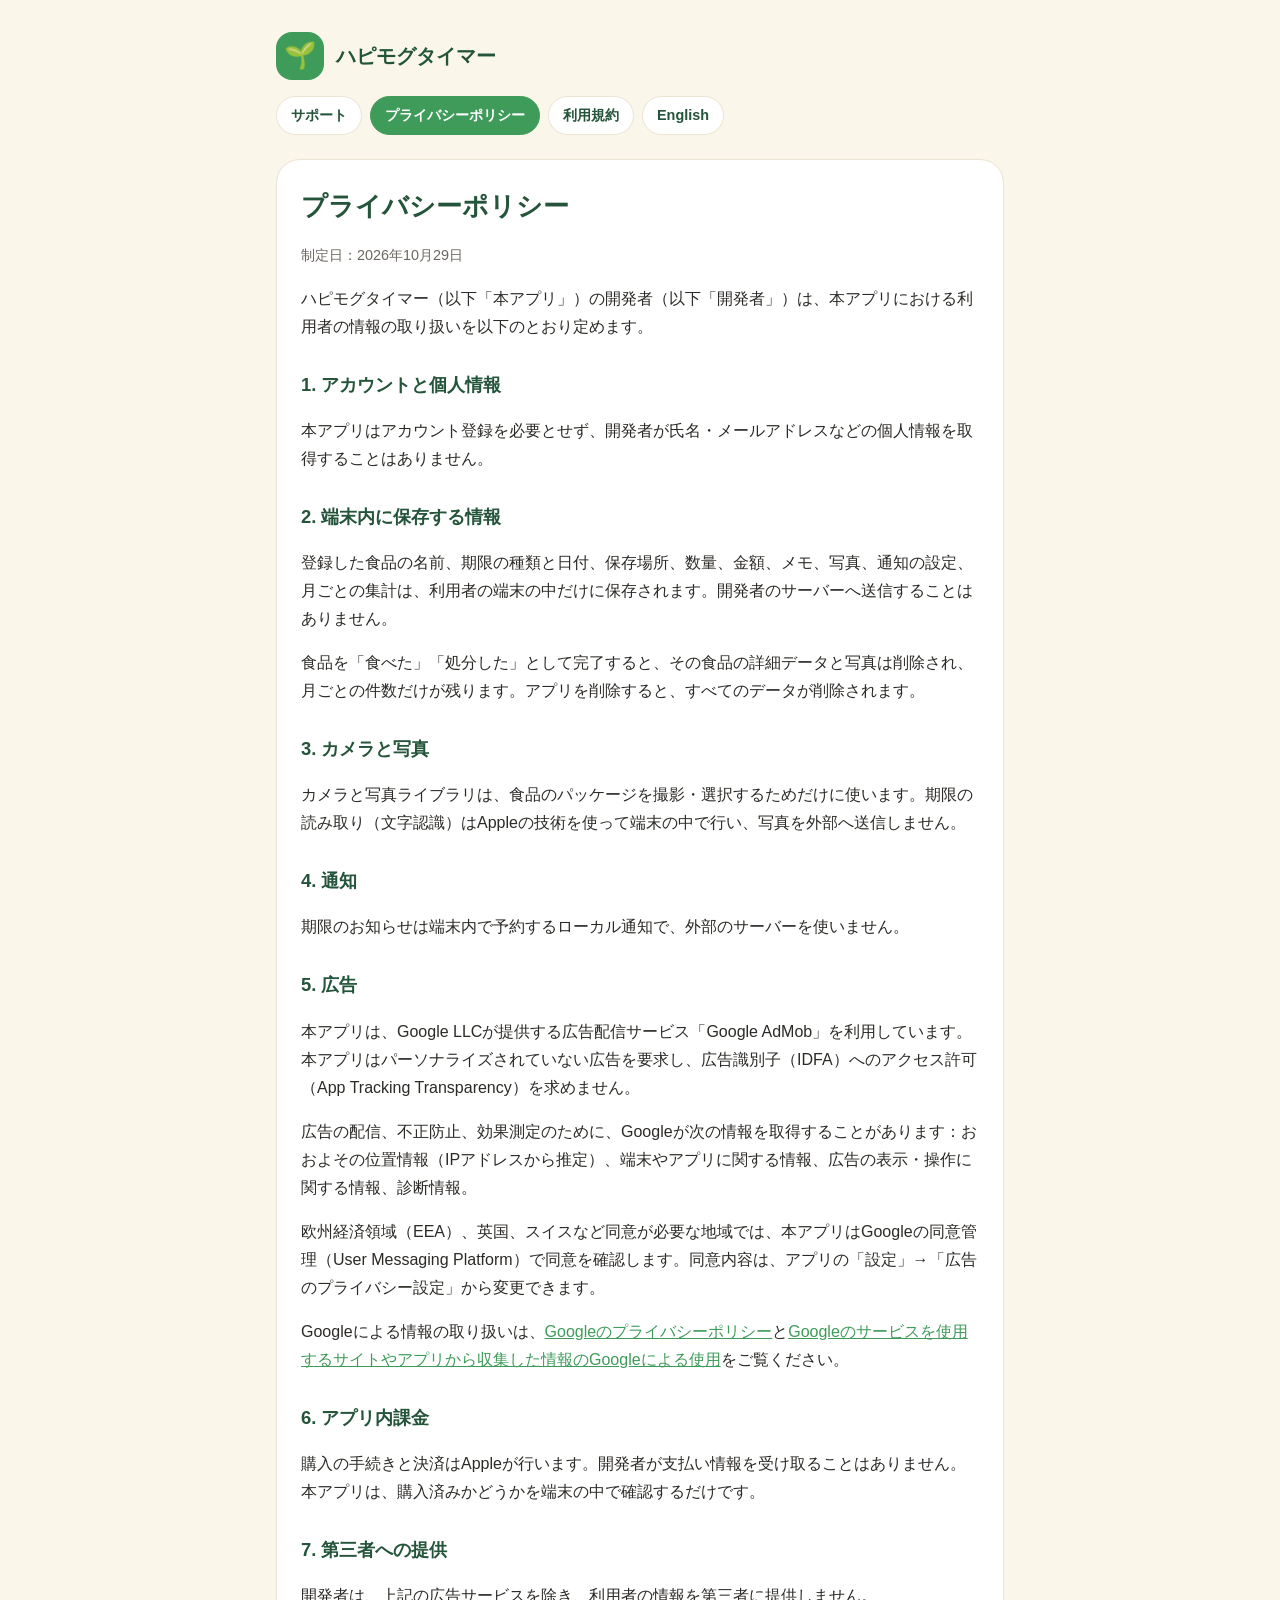
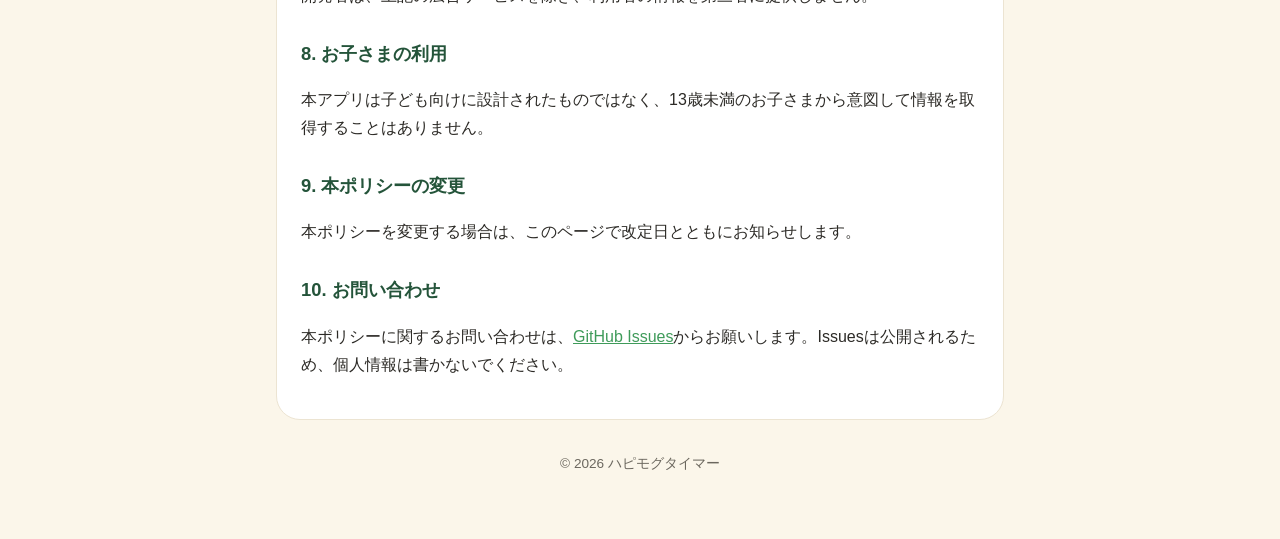
==== privacy.html @ d4c24774 "Add support, privacy policy, and terms pages (ja/en) Co-Authored-By: Claude Opus 5.5 <noreply@anthro" ====
<!doctype html>
<html lang="ja">
<head>
  <meta charset="utf-8">
  <meta name="viewport" content="width=device-width, initial-scale=1">
  <title>プライバシーポリシー | ハピモグタイマー</title>
  <link rel="stylesheet" href="style.css">
</head>
<body>
<main>
  <header>
    <div class="logo" aria-hidden="true">🌱</div>
    <div class="name">ハピモグタイマー</div>
  </header>
  <nav>
    <a href="index.html">サポート</a>
    <a href="privacy.html" aria-current="page">プライバシーポリシー</a>
    <a href="terms.html">利用規約</a>
    <a href="en/privacy.html" lang="en">English</a>
  </nav>
  <div class="card">
    <h1>プライバシーポリシー</h1>
    <p class="meta">制定日：2026年10月29日</p>
    <p>ハピモグタイマー（以下「本アプリ」）の開発者（以下「開発者」）は、本アプリにおける利用者の情報の取り扱いを以下のとおり定めます。</p>

    <h2>1. アカウントと個人情報</h2>
    <p>本アプリはアカウント登録を必要とせず、開発者が氏名・メールアドレスなどの個人情報を取得することはありません。</p>

    <h2>2. 端末内に保存する情報</h2>
    <p>登録した食品の名前、期限の種類と日付、保存場所、数量、金額、メモ、写真、通知の設定、月ごとの集計は、利用者の端末の中だけに保存されます。開発者のサーバーへ送信することはありません。</p>
    <p>食品を「食べた」「処分した」として完了すると、その食品の詳細データと写真は削除され、月ごとの件数だけが残ります。アプリを削除すると、すべてのデータが削除されます。</p>

    <h2>3. カメラと写真</h2>
    <p>カメラと写真ライブラリは、食品のパッケージを撮影・選択するためだけに使います。期限の読み取り（文字認識）はAppleの技術を使って端末の中で行い、写真を外部へ送信しません。</p>

    <h2>4. 通知</h2>
    <p>期限のお知らせは端末内で予約するローカル通知で、外部のサーバーを使いません。</p>

    <h2>5. 広告</h2>
    <p>本アプリは、Google LLCが提供する広告配信サービス「Google AdMob」を利用しています。本アプリはパーソナライズされていない広告を要求し、広告識別子（IDFA）へのアクセス許可（App Tracking Transparency）を求めません。</p>
    <p>広告の配信、不正防止、効果測定のために、Googleが次の情報を取得することがあります：おおよその位置情報（IPアドレスから推定）、端末やアプリに関する情報、広告の表示・操作に関する情報、診断情報。</p>
    <p>欧州経済領域（EEA）、英国、スイスなど同意が必要な地域では、本アプリはGoogleの同意管理（User Messaging Platform）で同意を確認します。同意内容は、アプリの「設定」→「広告のプライバシー設定」から変更できます。</p>
    <p>Googleによる情報の取り扱いは、<a href="https://policies.google.com/privacy?hl=ja">Googleのプライバシーポリシー</a>と<a href="https://policies.google.com/technologies/partner-sites?hl=ja">Googleのサービスを使用するサイトやアプリから収集した情報のGoogleによる使用</a>をご覧ください。</p>

    <h2>6. アプリ内課金</h2>
    <p>購入の手続きと決済はAppleが行います。開発者が支払い情報を受け取ることはありません。本アプリは、購入済みかどうかを端末の中で確認するだけです。</p>

    <h2>7. 第三者への提供</h2>
    <p>開発者は、上記の広告サービスを除き、利用者の情報を第三者に提供しません。</p>

    <h2>8. お子さまの利用</h2>
    <p>本アプリは子ども向けに設計されたものではなく、13歳未満のお子さまから意図して情報を取得することはありません。</p>

    <h2>9. 本ポリシーの変更</h2>
    <p>本ポリシーを変更する場合は、このページで改定日とともにお知らせします。</p>

    <h2>10. お問い合わせ</h2>
    <p>本ポリシーに関するお問い合わせは、<a href="https://github.com/unnnya5-hue/Pyrosome/issues">GitHub Issues</a>からお願いします。Issuesは公開されるため、個人情報は書かないでください。</p>
  </div>

  <footer>© 2026 ハピモグタイマー</footer>
</main>
</body>
</html>
---- style.css ----
:root {
  --cream: #fbf6ea;
  --card: #ffffff;
  --green: #3f9b5a;
  --deep: #24543a;
  --coral: #e8735f;
  --text: #2c2a26;
  --muted: #6b675e;
  --line: #ece4d2;
}
@media (prefers-color-scheme: dark) {
  :root {
    --cream: #1d1f1b;
    --card: #272a25;
    --green: #6cc387;
    --deep: #a9dcb8;
    --coral: #f09584;
    --text: #f1eee6;
    --muted: #b4afa3;
    --line: #3a3d36;
  }
}
* { box-sizing: border-box; }
body {
  margin: 0;
  background: var(--cream);
  color: var(--text);
  font-family: -apple-system, BlinkMacSystemFont, "Hiragino Sans", "Hiragino Kaku Gothic ProN", "Segoe UI", sans-serif;
  line-height: 1.75;
}
main { max-width: 760px; margin: 0 auto; padding: 32px 16px 64px; }
header { display: flex; align-items: center; gap: 12px; margin-bottom: 8px; }
.logo {
  width: 48px; height: 48px; border-radius: 16px; background: var(--green);
  display: grid; place-items: center; color: #fff; font-size: 26px;
}
header .name { font-weight: 800; font-size: 1.25rem; color: var(--deep); }
nav { display: flex; flex-wrap: wrap; gap: 8px; margin: 16px 0 24px; }
nav a {
  padding: 6px 14px; border-radius: 999px; background: var(--card); border: 1px solid var(--line);
  color: var(--deep); text-decoration: none; font-weight: 600; font-size: .9rem;
}
nav a[aria-current="page"] { background: var(--green); border-color: var(--green); color: #fff; }
.card { background: var(--card); border: 1px solid var(--line); border-radius: 24px; padding: 24px; margin-bottom: 16px; }
h1 { font-size: 1.6rem; margin: 0 0 4px; color: var(--deep); }
h2 { font-size: 1.15rem; margin: 28px 0 8px; color: var(--deep); }
.card h2:first-child { margin-top: 0; }
a { color: var(--green); }
.note { border-left: 4px solid var(--coral); padding: 8px 14px; background: color-mix(in srgb, var(--coral) 10%, transparent); border-radius: 0 12px 12px 0; }
.meta { color: var(--muted); font-size: .9rem; }
.button {
  display: inline-block; padding: 10px 20px; border-radius: 999px; background: var(--green); color: #fff;
  text-decoration: none; font-weight: 700;
}
footer { color: var(--muted); font-size: .85rem; margin-top: 32px; text-align: center; }
ul { padding-left: 1.3em; }
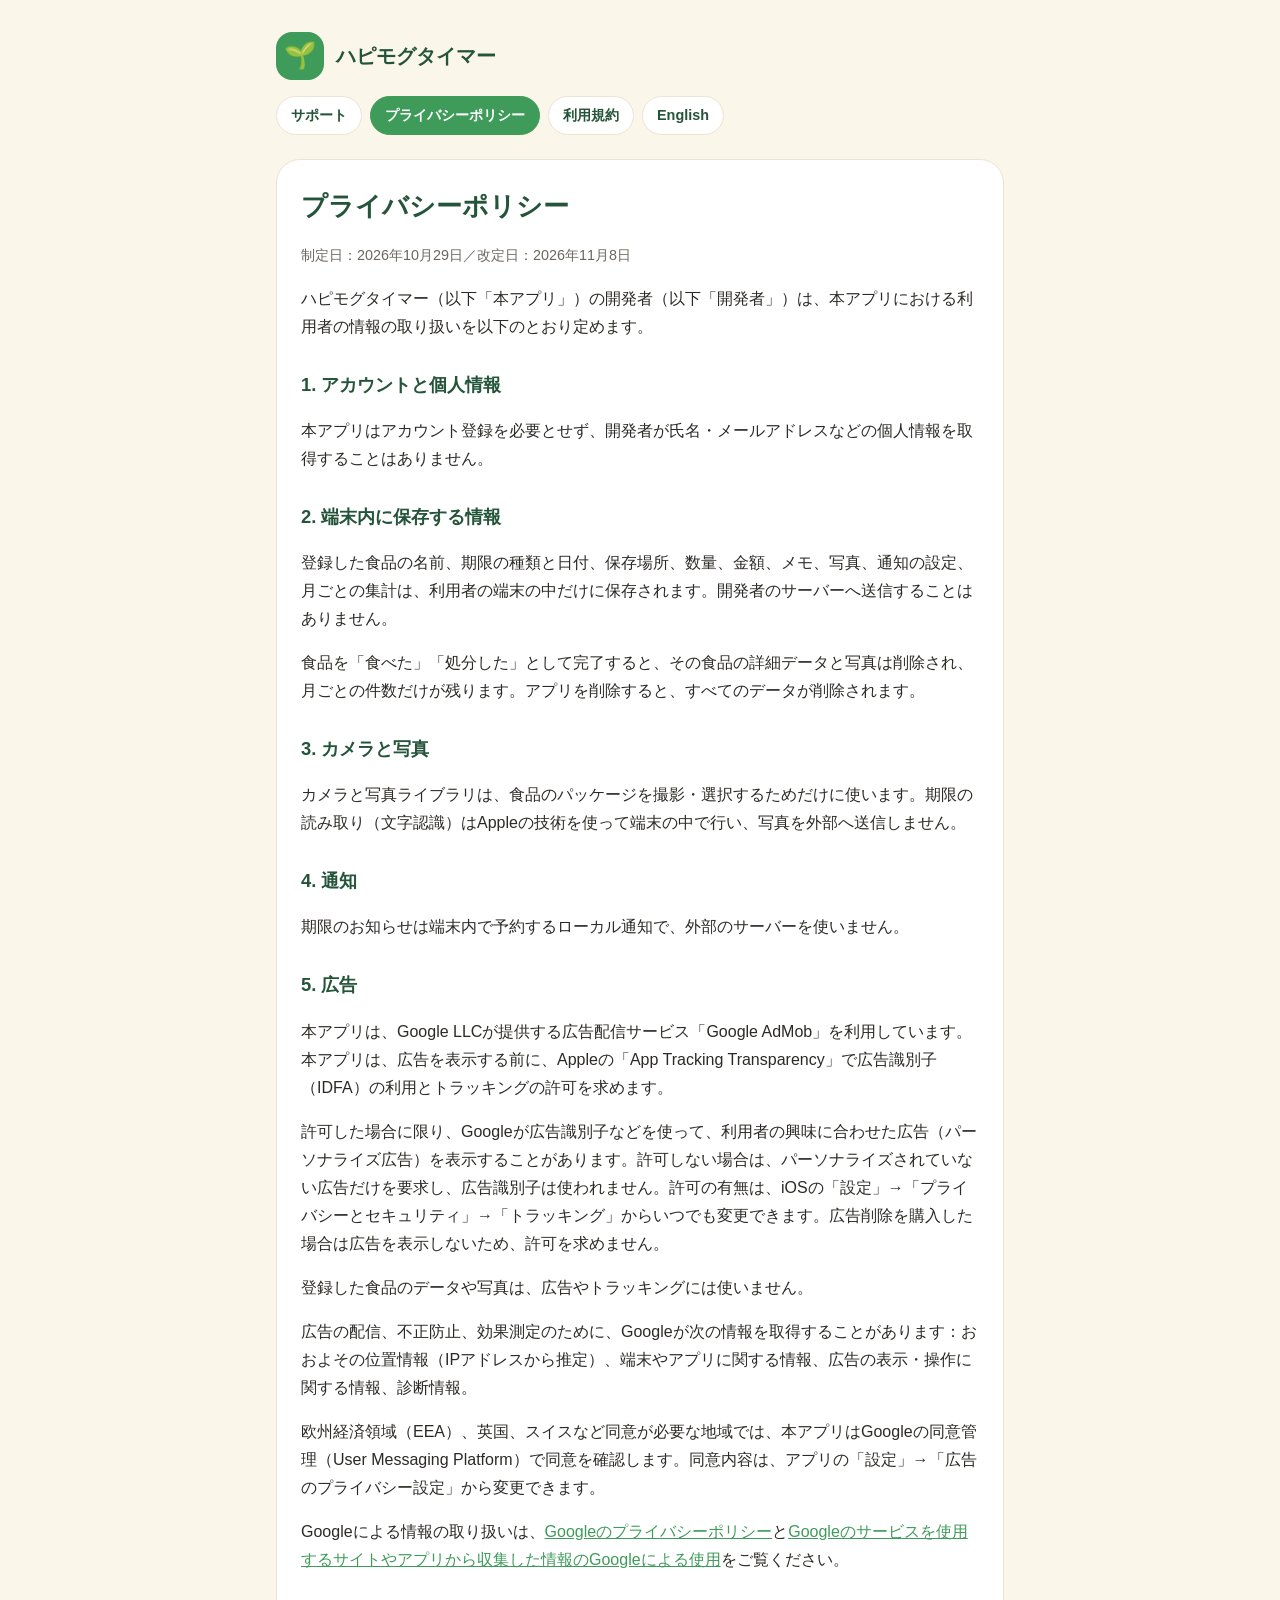
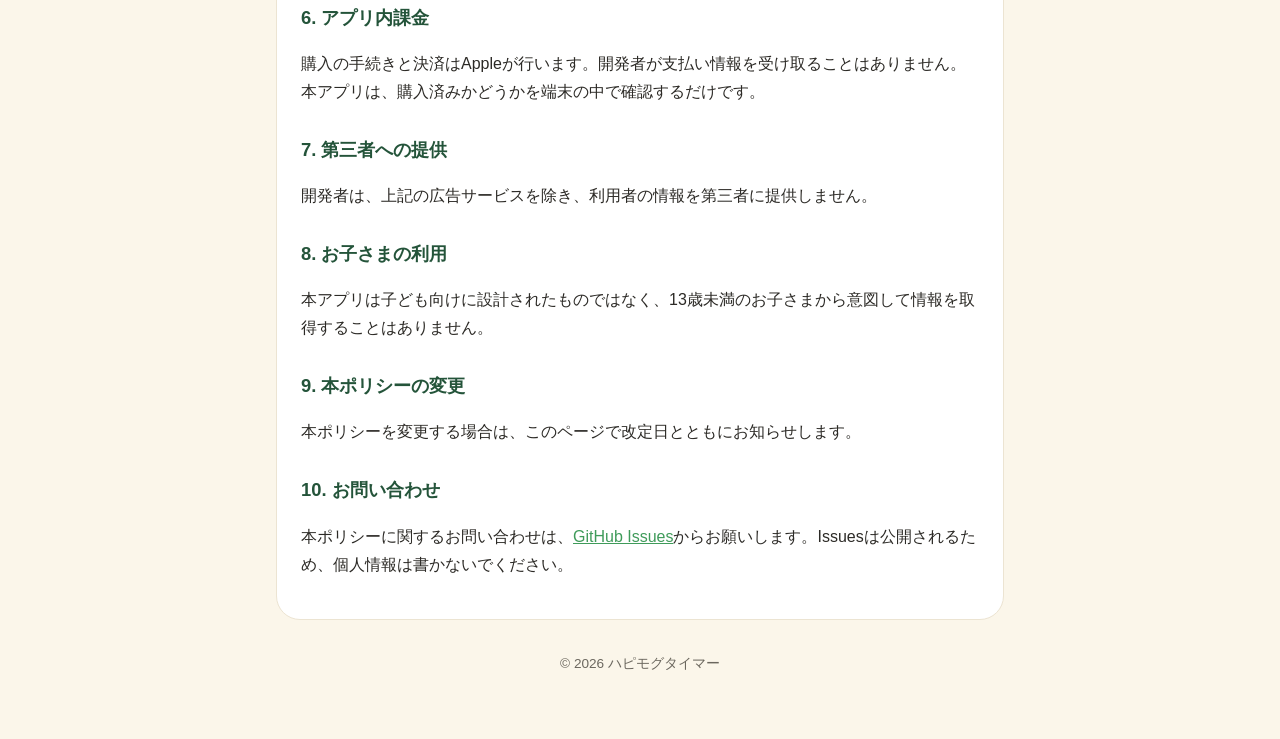
==== commit 12e6afce: "Update privacy policy for App Tracking Transparency (ja/en) Co-Authored-By: Claude Opus 5.5 <noreply" ====
--- a/privacy.html
+++ b/privacy.html
@@ -20,7 +20,7 @@
   </nav>
   <div class="card">
     <h1>プライバシーポリシー</h1>
-    <p class="meta">制定日：2026年10月29日</p>
+    <p class="meta">制定日：2026年10月29日／改定日：2026年11月8日</p>
     <p>ハピモグタイマー（以下「本アプリ」）の開発者（以下「開発者」）は、本アプリにおける利用者の情報の取り扱いを以下のとおり定めます。</p>
 
     <h2>1. アカウントと個人情報</h2>
@@ -37,7 +37,9 @@
     <p>期限のお知らせは端末内で予約するローカル通知で、外部のサーバーを使いません。</p>
 
     <h2>5. 広告</h2>
-    <p>本アプリは、Google LLCが提供する広告配信サービス「Google AdMob」を利用しています。本アプリはパーソナライズされていない広告を要求し、広告識別子（IDFA）へのアクセス許可（App Tracking Transparency）を求めません。</p>
+    <p>本アプリは、Google LLCが提供する広告配信サービス「Google AdMob」を利用しています。本アプリは、広告を表示する前に、Appleの「App Tracking Transparency」で広告識別子（IDFA）の利用とトラッキングの許可を求めます。</p>
+    <p>許可した場合に限り、Googleが広告識別子などを使って、利用者の興味に合わせた広告（パーソナライズ広告）を表示することがあります。許可しない場合は、パーソナライズされていない広告だけを要求し、広告識別子は使われません。許可の有無は、iOSの「設定」→「プライバシーとセキュリティ」→「トラッキング」からいつでも変更できます。広告削除を購入した場合は広告を表示しないため、許可を求めません。</p>
+    <p>登録した食品のデータや写真は、広告やトラッキングには使いません。</p>
     <p>広告の配信、不正防止、効果測定のために、Googleが次の情報を取得することがあります：おおよその位置情報（IPアドレスから推定）、端末やアプリに関する情報、広告の表示・操作に関する情報、診断情報。</p>
     <p>欧州経済領域（EEA）、英国、スイスなど同意が必要な地域では、本アプリはGoogleの同意管理（User Messaging Platform）で同意を確認します。同意内容は、アプリの「設定」→「広告のプライバシー設定」から変更できます。</p>
     <p>Googleによる情報の取り扱いは、<a href="https://policies.google.com/privacy?hl=ja">Googleのプライバシーポリシー</a>と<a href="https://policies.google.com/technologies/partner-sites?hl=ja">Googleのサービスを使用するサイトやアプリから収集した情報のGoogleによる使用</a>をご覧ください。</p>
